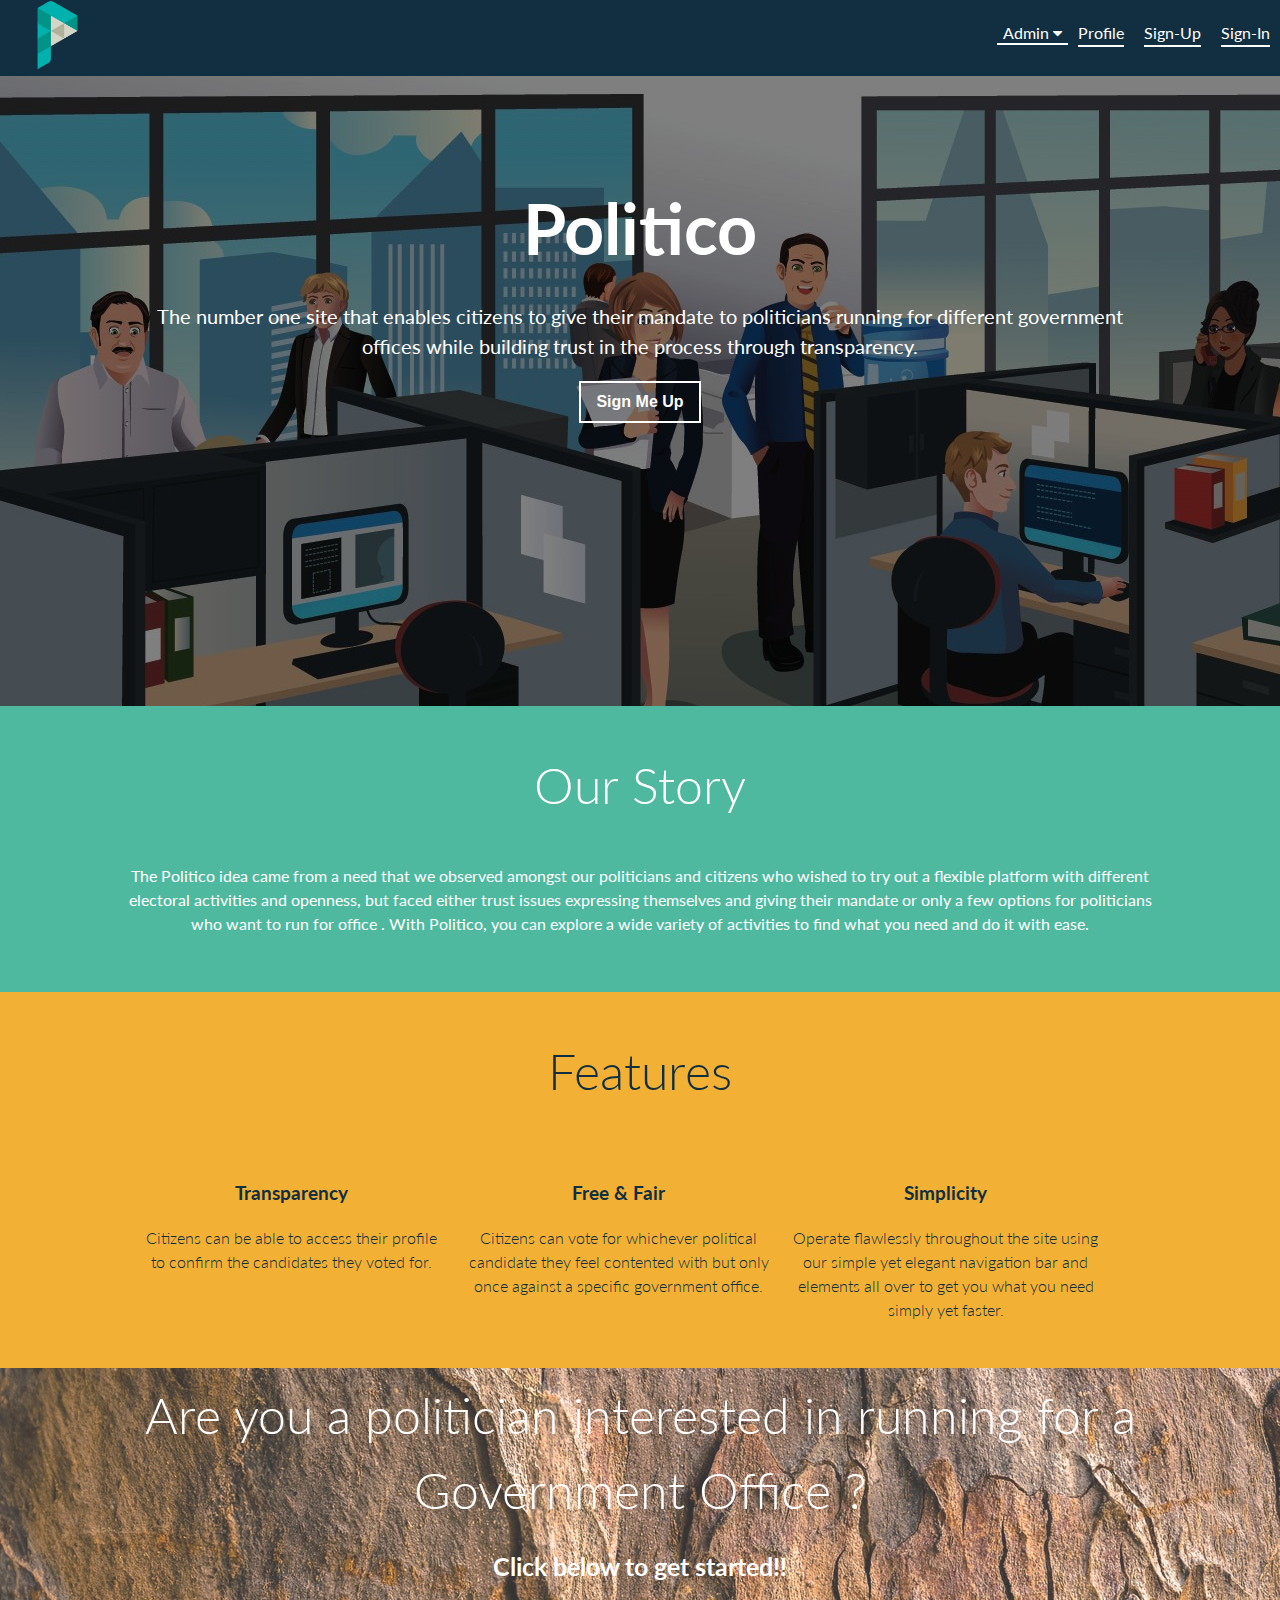
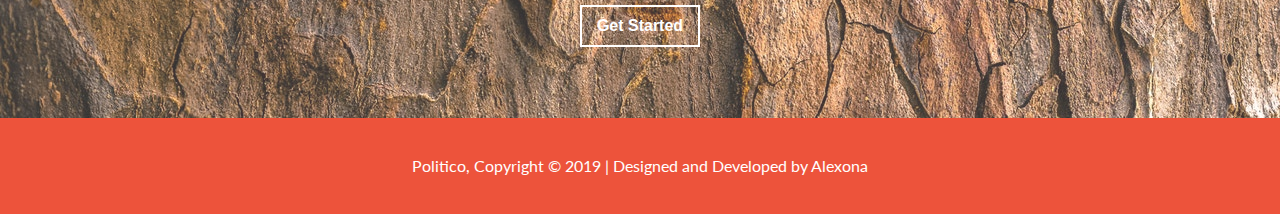
==== UI/index.html @ 2fd37a50 "[finishes #163620550] Add Landing Page" ====
<!DOCTYPE html>
<html lang="en">
  <head>
    <meta charset="UTF-8">
    <meta name="viewport" content="width=device-width, initial-scale=1.0">
    <meta http-equiv="X-UA-Compatible" content="ie=edge">
    <meta name="description" content="A platform that enables citizens to give their mandate to politicians running for different government offices.">
    <meta name="author" content="Alexona">
    <title>Politico</title>
    <link href="https://fonts.googleapis.com/css?family=Lato:100,200,300,300i,400" rel="stylesheet">
    <link rel="stylesheet" href="https://stackpath.bootstrapcdn.com/font-awesome/4.7.0/css/font-awesome.min.css">
    <link rel="stylesheet" href="assets/stylesheets/style.css">
  </head>
  <body>
    <header>
      <div class="container-fluid">
        <div id="logo">
          <a href="index.html"><img src="assets/img/logo.png" alt="Logo could not be displayed"></a>
        </div>
        <nav>
          <ul>
            <div id="dropdown">
              <button class="btn-drop">
                Admin <i class="fa fa-caret-down"></i>
              </button>
              <div class="dropdown-links">
                <a href="Admin/createGovtOffice.html">Create Govt Office</a>
                <a href="Admin/createParty.html">Create Party</a>
                <a href="Admin/editParty.html">Edit Party</a>
                <a href="Admin/deleteParty.html">Delete Party</a>
              </div>
            </div>
            <li><a href="#">Profile</a></li>
            <li><a href="register.html">Sign-Up</a></li>
            <li><a href="login.html">Sign-In</a></li>
          </ul>
        </nav>
      </div>
    </header>
    <main>
      <section id="jumbo">
        <div class="container">
          <h1>Politico</h1>
          <p>The number one site that enables citizens to give their mandate to politicians running for different government offices
            while building trust in the process through transparency.</p>
          <button class="jumbo-button">Sign Me Up</button>
        </div>
      </section>
      <section id="story">
        <div class="container">
          <h2>Our Story</h2>
          <p>The Politico idea came from a need that we observed amongst our politicians and citizens who wished to try out a flexible platform with different electoral activities and openness, but faced either trust issues expressing themselves and giving their mandate or only a few options for politicians who want to run for office . With Politico, you can explore a wide variety of activities to find what you need and do it with ease.</p>
        </div>
        </section>
        <section id="features">
          <div class="container">
            <h2>Features</h2>
            <div class="feature">
              <h3>Transparency</h3>
              <p>Citizens can be able to access their profile to confirm the candidates they voted for.</p>
            </div>
            <div class="feature">
              <h3>Free &amp; Fair</h3>
              <p>Citizens can vote for whichever political candidate they feel contented with but only once against a specific government office.</p>
            </div>
            <div class="feature">
              <h3>Simplicity</h3>
              <p>Operate flawlessly throughout the site using our simple yet elegant navigation bar and elements all over to get you what you need simply yet faster.</p>
            </div>
          </div>
        </section>
        <section id="politician">
          <div class="container">
            <h2>Are you a politician interested in running for a Government Office ?</h2>
            <h3>Click below to get started!!</h3>
            <button>Get Started</button>
          </div>
        </section>
    </main>
    <footer>
      <p>Politico, Copyright &copy; 2019 | Designed and Developed by Alexona</p>
    </footer>
  </body>
</html>
---- UI/assets/stylesheets/style.css ----
body {
  font-family: 'Lato', sans-serif;
  font-size: 16px;
  line-height: 1.5;
  padding: 0;
  margin: 0;
}

/* 
=============
  Re-usable  
=============
*/
.container, .container-fluid {
  margin: auto;
  overflow: hidden;
}
.container-fluid {
  width: 100%;
}
.container {
  width: 80%;
}
h2 {
  text-align: center;
  font-size: 50px;
  font-weight: 300;
  padding: 0;
}

/* 
==========
  Header 
==========
*/
header {
  background-color: #112f41;
  color: #fff;
}
header a {
  color: #fff;
  text-decoration: none;
  text-transform: capitalize;
}
header li {
  padding: 0 10px;
  display: inline;
  float: left;
}
header nav {
  float: right;
  margin-top: 5px; 
}
header nav a {
  border-bottom: 2px solid #fff;
  padding-bottom: 3px;
}
header #logo {
  float: left;
}
header #logo a img {
  height: 70px;
}
/* 
=================
  Dropdown Menu  
=================
*/
#dropdown {
  float: left;
  overflow: hidden;
}
#dropdown .btn-drop {
  font-size: 16px; 
  border: none;
  border-bottom:  2px solid #fff;
  outline: none;
  color: white;
  background-color: inherit;
  font-family: inherit;
  margin: 0;
}
.nav a:hover, #dropdown:hover .btn-drop {
  background-color: #112f41;
}
.dropdown-links {
  display: none;
  position: absolute;
  background-color: #f9f9f9;
  min-width: 150px;
  box-shadow: 0px 8px 16px 0px rgba(0,0,0,0.2);
  z-index: 1;
}
.dropdown-links a {
  float: none;
  color: black;
  padding: 12px 16px;
  text-decoration: none;
  display: block;
  text-align: left;
}

.dropdown-links a:hover {
  background-color: #ddd;
}

#dropdown:hover .dropdown-links {
  display: block;
}

/* 
=========
  Jumbo  
=========
*/
#jumbo {
  background: url('../img/intro-bg.jpg'), no-repeat;
  color: #fff;
  text-align: center;
  font-weight: 400;
  height: 70vh;
}
#jumbo h1 {
  margin-top: 100px;
  font-size: 70px;
  margin-bottom: 5px;
}
#jumbo p {
  font-size: 20px;
}
#jumbo .jumbo-button {
  padding: 10px 15px;
  background: transparent;
  border: 2px solid #fff;
  color: #fff;
  font-size: 16px;
  font-weight: 700;
}
#jumbo .jumbo-button:hover {
  background: #fff;
  border: 2px solid #fff;
  color: #000;
}
/* 
=========
  Story  
=========
*/
#story {
  background-color: #4fb99f;
  padding-bottom: 20px;
  color: #fff;
}
#story p {
  text-align: center;
  padding-bottom: 20px;
  font-size: 16px;
  font-weight: 400;
}

/* 
============
  Features 
============
*/
#features {
  background-color: #f2b134;
  padding-bottom: 20px;
  color: #112f41; 
}
#features .feature {
  float: left;
  width: 30%;
  text-align: center;
  padding: 10px;
}
#features .feature p {
  font-weight: 300;
}

/* 
==============
  Politician 
==============
*/
#politician {
  background: url('../img/bg-wood.jpeg'), no-repeat;
  min-height: 350px;
  opacity: 0.8;
  color: #fff;
  text-align: center;
}
#politician h2 {
  margin: 0;
  padding-top: 10px; 

}
#politician h3 {
  margin: 0;
  padding: 20px 0;
  font-size: 25px;

}
#politician button {
  padding: 10px 15px;
  background: transparent;
  border: 2px solid #fff;
  color: #fff;
  font-size: 16px;
  font-weight: 700;
}
#politician button:hover {
  background: #fff;
  border: 2px solid #fff;
  color: #000;
}
/* 
==========
  Footer 
==========
*/
footer {
  background-color: #ed533b;
  color: #fff;
  padding: 20px;
  text-align: center;
}
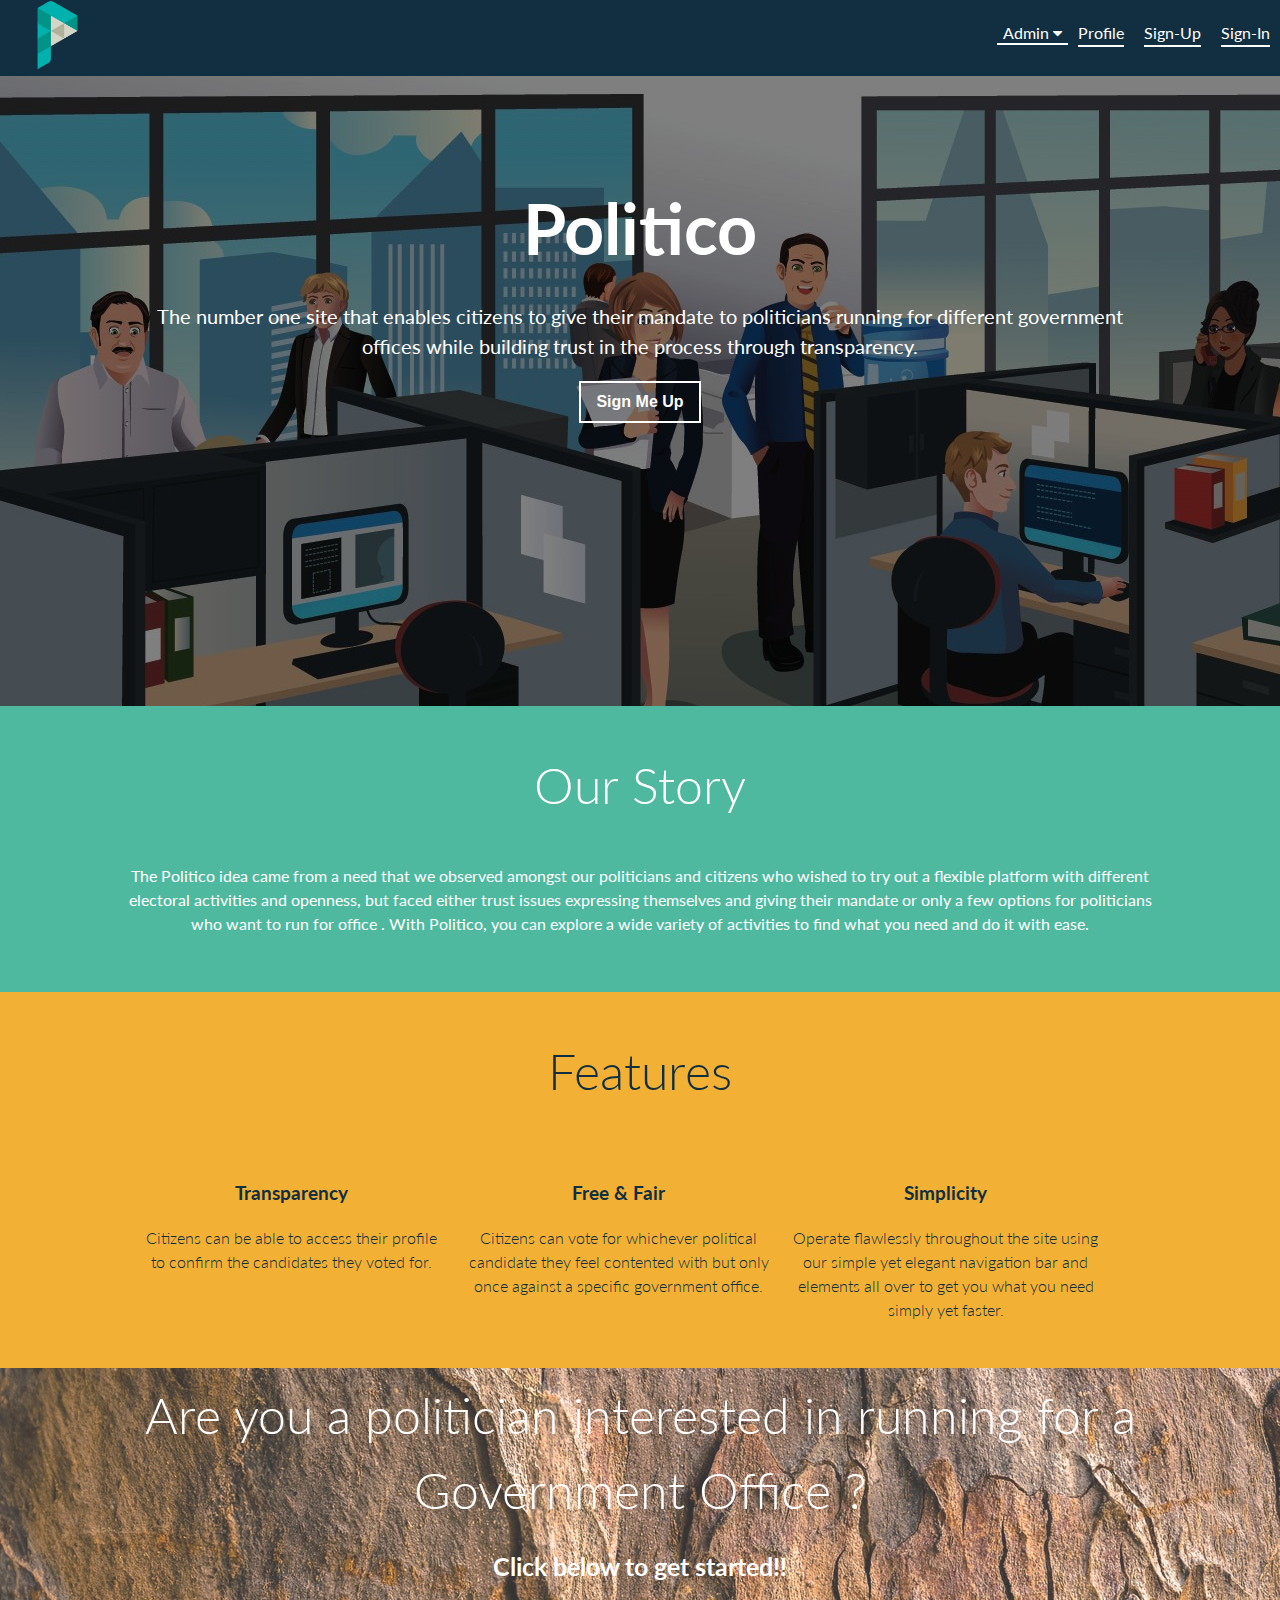
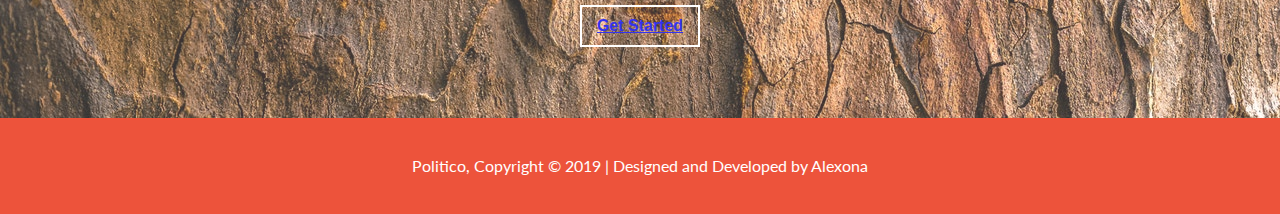
==== commit 43831000: "Merge pull request #6 from muirurikin/ft-runners-163534454" ====
--- a/UI/index.html
+++ b/UI/index.html
@@ -73,7 +73,7 @@
           <div class="container">
             <h2>Are you a politician interested in running for a Government Office ?</h2>
             <h3>Click below to get started!!</h3>
-            <button>Get Started</button>
+            <button><a href="runners.html">Get Started</a></button>
           </div>
         </section>
     </main>
--- a/UI/assets/stylesheets/style.css
+++ b/UI/assets/stylesheets/style.css
@@ -224,4 +224,143 @@
   color: #fff;
   padding: 20px;
   text-align: center;
+}
+
+/* 
+======================
+    Admin User Pages  
+======================
+*/
+
+/* 
+====================
+  CreateGovtOffice 
+====================
+*/
+#create-office {
+  background: #ed533b;
+  text-align: center;
+  padding-bottom: 30px;
+}
+#create-office h2 {
+  margin-top: 100px; 
+  color: #fff;
+  font-size: 40px;
+  font-weight: 300;
+}
+#create-office form {
+  width: 40%;
+  margin: 0 auto;
+}
+#create-office form .form-header {
+  background-color: #112f41;
+  height: 70px;
+}
+#create-office .form-header h3 {
+  margin: 0 auto;
+  color: #fff;
+  font-size: 30px;
+  padding: 10px 0;
+}
+form .input-container {
+  background: #fff;
+  color: #112f41;
+  padding: 20px 10px;
+}
+form .field {
+  padding: 10px 0;
+  text-align: left;
+}
+form .fa {
+  font-size: 20px;
+}
+form .parties {
+  width: 90%;
+  background: #f4f4f4;
+  color: #112f41;
+  padding: 7px 0;
+}
+#create-office button {
+  color: #fff;
+  vertical-align: baseline;
+  padding: 12px 20px;
+  background-color: #112f41;
+  width: 100%;
+  font-weight: 700;
+  margin-top: 15px; 
+}
+/* Footer */
+.create {
+  background-color: #112f41;
+}
+
+/* 
+==========================
+  Create Political Party 
+==========================
+*/
+#create-party {
+  background: #fff;
+  padding-bottom: 20px;
+  color: #112f41;
+}
+#create-party h2 {
+  margin-top: 100px; 
+  color: #112f41;
+}
+form {
+  width: 40%;
+  margin: 0 auto;
+}
+form input {
+  background-color: #fff;
+  width: 100%;
+  padding: 1em 0;
+  overflow: hidden;
+  margin: 0 auto;
+}
+
+/* 
+========================
+  Edit Political Party  
+========================
+*/
+#edit-party {
+  background: #fff;
+  padding-bottom: 20px;
+  color: #112f41;
+}
+input[type=text], select, textarea {
+  width: 100%;
+  padding: 12px;
+  border: 1px solid #ccc;
+  resize: vertical;
+}
+
+label {
+  padding: 12px 12px 12px 0;
+  display: inline-block;
+}
+
+input[type=submit] {
+  background-color: #112f41;
+  color: white;
+  padding: 12px 20px;
+  border: none;
+  float: right;
+}
+
+.row:after {
+  content: "";
+  display: table;
+  clear: both;
+}
+
+/* 
+===========
+  Runners  
+===========
+*/
+#runners .container {
+  margin-bottom: 20px; 
 }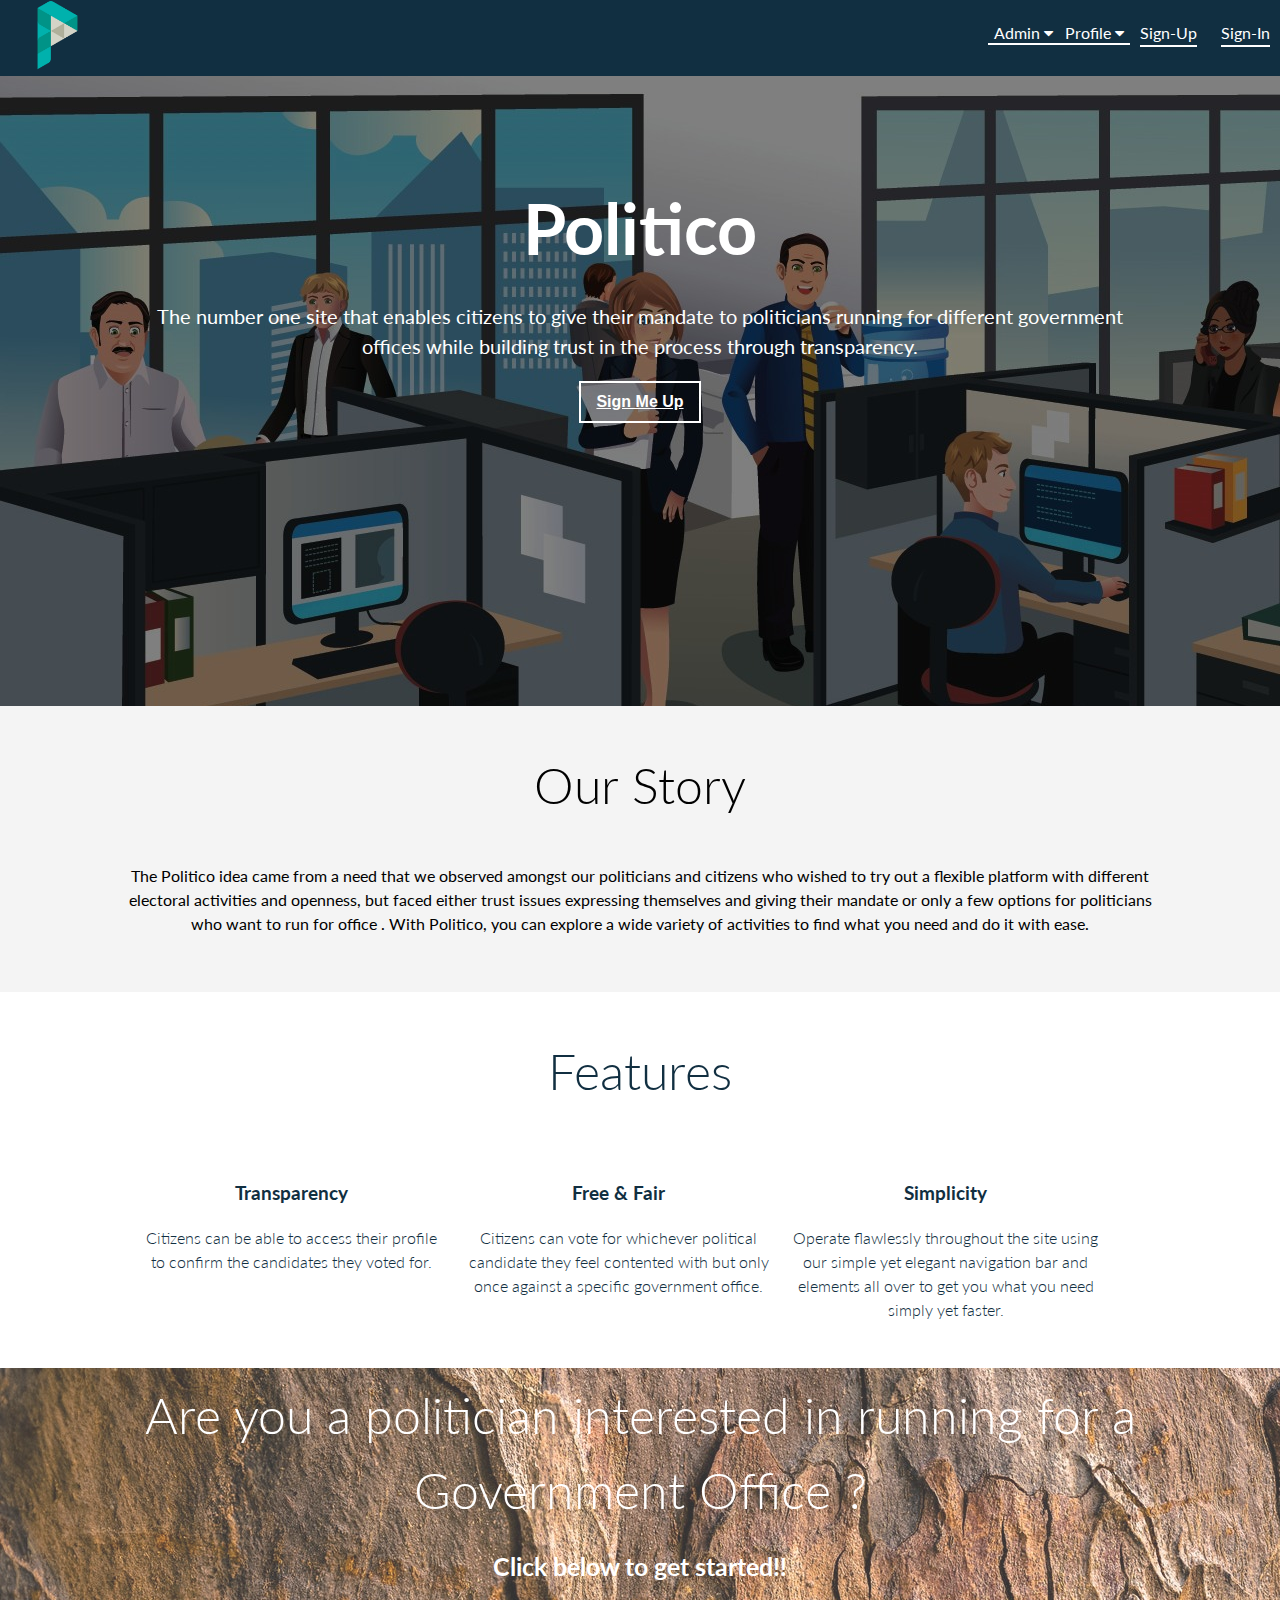
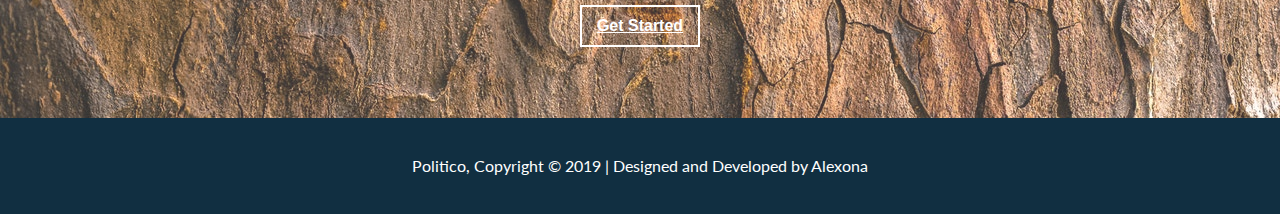
==== commit 1d5020ff: "change index page background colors" ====
--- a/UI/index.html
+++ b/UI/index.html
@@ -19,7 +19,7 @@
         </div>
         <nav>
           <ul>
-            <div id="dropdown">
+            <div class="dropdown">
               <button class="btn-drop">
                 Admin <i class="fa fa-caret-down"></i>
               </button>
@@ -30,7 +30,17 @@
                 <a href="Admin/deleteParty.html">Delete Party</a>
               </div>
             </div>
-            <li><a href="#">Profile</a></li>
+            <div class="dropdown">
+                <button class="btn-drop">
+                  Profile <i class="fa fa-caret-down"></i>
+                </button>
+                <div class="dropdown-links">
+                  <a href="profile.html">Profile</a>
+                  <a href="Profile/viewParties.html">All Parties</a>
+                  <a href="Profile/viewRunning.html">Running Candidates</a>
+                  <a href="Profile/vote.html">Vote</a>
+                </div>
+            </div>
             <li><a href="register.html">Sign-Up</a></li>
             <li><a href="login.html">Sign-In</a></li>
           </ul>
@@ -43,7 +53,7 @@
           <h1>Politico</h1>
           <p>The number one site that enables citizens to give their mandate to politicians running for different government offices
             while building trust in the process through transparency.</p>
-          <button class="jumbo-button">Sign Me Up</button>
+          <button class="jumbo-button"><a href="register.html">Sign Me Up</a></button>
         </div>
       </section>
       <section id="story">
@@ -81,4 +91,4 @@
       <p>Politico, Copyright &copy; 2019 | Designed and Developed by Alexona</p>
     </footer>
   </body>
-</html>+</html>
--- a/UI/assets/stylesheets/style.css
+++ b/UI/assets/stylesheets/style.css
@@ -6,9 +6,9 @@
   margin: 0;
 }
 
-/* 
+/*
 =============
-  Re-usable  
+  Re-usable
 =============
 */
 .container, .container-fluid {
@@ -27,10 +27,15 @@
   font-weight: 300;
   padding: 0;
 }
-
-/* 
+button a {
+  color: #fff;
+}
+button a:hover {
+  color: #000;
+}
+/*
 ==========
-  Header 
+  Header
 ==========
 */
 header {
@@ -45,11 +50,10 @@
 header li {
   padding: 0 10px;
   display: inline;
-  float: left;
 }
 header nav {
   float: right;
-  margin-top: 5px; 
+  margin-top: 5px;
 }
 header nav a {
   border-bottom: 2px solid #fff;
@@ -61,17 +65,17 @@
 header #logo a img {
   height: 70px;
 }
-/* 
+/*
 =================
-  Dropdown Menu  
+  Dropdown Menu
 =================
 */
-#dropdown {
+.dropdown {
   float: left;
   overflow: hidden;
 }
-#dropdown .btn-drop {
-  font-size: 16px; 
+.dropdown .btn-drop {
+  font-size: 16px;
   border: none;
   border-bottom:  2px solid #fff;
   outline: none;
@@ -104,13 +108,13 @@
   background-color: #ddd;
 }
 
-#dropdown:hover .dropdown-links {
+.dropdown:hover .dropdown-links {
   display: block;
 }
 
-/* 
+/*
 =========
-  Jumbo  
+  Jumbo
 =========
 */
 #jumbo {
@@ -141,15 +145,15 @@
   border: 2px solid #fff;
   color: #000;
 }
-/* 
+/*
 =========
-  Story  
+  Story
 =========
 */
 #story {
-  background-color: #4fb99f;
+  background-color: #f4f4f4;
   padding-bottom: 20px;
-  color: #fff;
+  color: #000;
 }
 #story p {
   text-align: center;
@@ -158,15 +162,14 @@
   font-weight: 400;
 }
 
-/* 
+/*
 ============
-  Features 
+  Features
 ============
 */
 #features {
-  background-color: #f2b134;
   padding-bottom: 20px;
-  color: #112f41; 
+  color: #112f41;
 }
 #features .feature {
   float: left;
@@ -178,9 +181,9 @@
   font-weight: 300;
 }
 
-/* 
-==============
-  Politician 
+/*
+==============
+  Politician
 ==============
 */
 #politician {
@@ -192,7 +195,7 @@
 }
 #politician h2 {
   margin: 0;
-  padding-top: 10px; 
+  padding-top: 10px;
 
 }
 #politician h3 {
@@ -214,27 +217,27 @@
   border: 2px solid #fff;
   color: #000;
 }
-/* 
+/*
 ==========
-  Footer 
+  Footer
 ==========
 */
 footer {
-  background-color: #ed533b;
+  background-color: #112f41;
   color: #fff;
   padding: 20px;
   text-align: center;
 }
 
-/* 
+/*
 ======================
-    Admin User Pages  
+  Admin User Pages
 ======================
 */
 
-/* 
+/*
 ====================
-  CreateGovtOffice 
+  CreateGovtOffice
 ====================
 */
 #create-office {
@@ -243,7 +246,7 @@
   padding-bottom: 30px;
 }
 #create-office h2 {
-  margin-top: 100px; 
+  margin-top: 100px;
   color: #fff;
   font-size: 40px;
   font-weight: 300;
@@ -287,16 +290,16 @@
   background-color: #112f41;
   width: 100%;
   font-weight: 700;
-  margin-top: 15px; 
+  margin-top: 15px;
 }
 /* Footer */
 .create {
   background-color: #112f41;
 }
 
-/* 
+/*
 ==========================
-  Create Political Party 
+  Create Political Party
 ==========================
 */
 #create-party {
@@ -305,7 +308,7 @@
   color: #112f41;
 }
 #create-party h2 {
-  margin-top: 100px; 
+  margin-top: 100px;
   color: #112f41;
 }
 form {
@@ -320,9 +323,9 @@
   margin: 0 auto;
 }
 
-/* 
+/*
 ========================
-  Edit Political Party  
+  Edit Political Party
 ========================
 */
 #edit-party {
@@ -356,11 +359,255 @@
   clear: both;
 }
 
-/* 
+/*
+==================
+  Delete A Party
+==================
+*/
+#delete-party {
+  background: #fff;
+  padding-bottom: 20px;
+  color: #112f41;
+}
+#delete-party .container {
+  margin-bottom: 20px;
+}
+#delete-party h2 {
+  margin-top: 100px;
+  color: #ed533b;
+}
+#delete-party input[type=submit] {
+  background-color: #ed533b;
+  color: #fff;
+}
+
+/*
 ===========
-  Runners  
+  Runners
 ===========
 */
 #runners .container {
-  margin-bottom: 20px; 
-}+  margin-bottom: 20px;
+}
+
+/*
+===========
+  Profile
+===========
+*/
+/* Profile Card */
+.card {
+  box-shadow: 0 4px 8px 0 rgba(0, 0, 0, 0.2);
+  width: 100%;
+  margin: 0 auto;
+  text-align: center;
+  padding-bottom: 4px;
+  background: url('../img/bg-wood.jpeg'), no-repeat;
+  color: #fff;
+  height: 300px;
+}
+
+.card img {
+  height: 200px;
+  border-radius: 50%;
+  float: left;
+  border: 2px solid#fff;
+  margin-left: 10px;
+
+}
+
+.user-details {
+  float: right;
+  width: 56%;
+  margin-right: 10px;
+}
+.title {
+  color: #fff;
+  font-size: 18px;
+  padding: 5px 0;
+  border-bottom: 2px solid #f4f4f4;
+}
+/* Voted For */
+.sm-card {
+  float: left;
+  width: 30%;
+  text-align: center;
+  padding: 10px;
+}
+.sm-card img {
+  width: 200px;
+  height: 200px;
+}
+.sm-card .title {
+  color: #112f41;
+  font-size: 14px;
+}
+
+/*
+=================
+  View Party
+=================
+*/
+#view-parties {
+  padding: 20px 0;
+}
+#view-parties .party {
+  float: left;
+  width: 45%;
+  text-align: center;
+  padding: 10px;
+}
+
+#view-parties .party .party-card {
+  border: 2px solid #112f41;
+  margin: 0;
+}
+
+.party-card h3 {
+  background-color: #112f41;
+  color: #fff;
+  padding: 1em;
+}
+.party-card div img {
+  width: 100%;
+  height: 300px;
+}
+.party-card div p {
+  border-bottom: 2px solid #112f41;
+  padding: 10px;
+}
+.party-card div p:first-of-type {
+  border-top: 2px solid #112f41;
+}
+.party-card div p:last-of-type {
+  border-bottom: none;
+}
+
+/*
+===========
+  Vote
+===========
+*/
+#vote {
+  padding: 20px 0;
+}
+#vote .runner-card {
+  float: left;
+  width: 30%;
+  text-align: center;
+  padding: 10px;
+}
+.runner-card div img {
+  height: 180px;
+}
+.runner-card div button {
+  background-color: #4fb99f;
+  color: #fff;
+  padding: 10px;
+  width: 60%;
+  margin: 0 auto;
+  font-weight: 700;
+}
+
+/*
+==============
+  Running
+==============
+*/
+#running {
+  padding: 20px 0;
+}
+#running .runner-card {
+  float: left;
+  width: 30%;
+  text-align: center;
+  padding: 10px;
+}
+
+/*
+==============
+  Login Page
+==============
+*/
+#login {
+  padding: 30px 0;
+  height: 75vh;
+}
+#login form {
+  width: 50%;
+  margin: 0 auto;
+}
+#login form .form-header {
+  background-color: #112f41;
+  height: 70px;
+}
+#login .form-header h3 {
+  color: #fff;
+  margin: 0 auto;
+  font-size: 30px;
+  padding: 10px 0;
+  font-weight: 300;
+  text-align: center;
+}
+#login form div {
+  width: 100%;
+  margin: 0 auto;
+  overflow-x: hidden;
+}
+#login form input {
+  background-color: #fff;
+  padding: 1.2em;
+  overflow: hidden;
+  margin: 0 auto;
+  width: inherit;
+}
+#login form button {
+  background-color: #112f41;
+  width: 100%;
+  padding: 1em;
+  color: #fff;
+  font-weight: 700;
+}
+
+/*
+==============
+  Login Page
+==============
+*/
+#register {
+  padding: 30px 0;
+}
+#register form {
+  width: 60%;
+}
+#register form .form-header {
+  background-color: #112f41;
+  height: 70px;
+}
+#register .form-header h3 {
+  color: #fff;
+  margin: 0 auto;
+  font-size: 30px;
+  padding: 10px 0;
+  font-weight: 300;
+  text-align: center;
+}
+#register form div {
+  width: 100%;
+  margin: 0 auto;
+  overflow-x: hidden;
+}
+#register form input {
+  background-color: #fff;
+  padding: 1em;
+  margin: 0 auto;
+  width: inherit;
+}
+#register form button {
+  background-color: #112f41;
+  width: 100%;
+  padding: 1em;
+  color: #fff;
+  font-weight: 700;
+  margin-top: 15px;
+}
